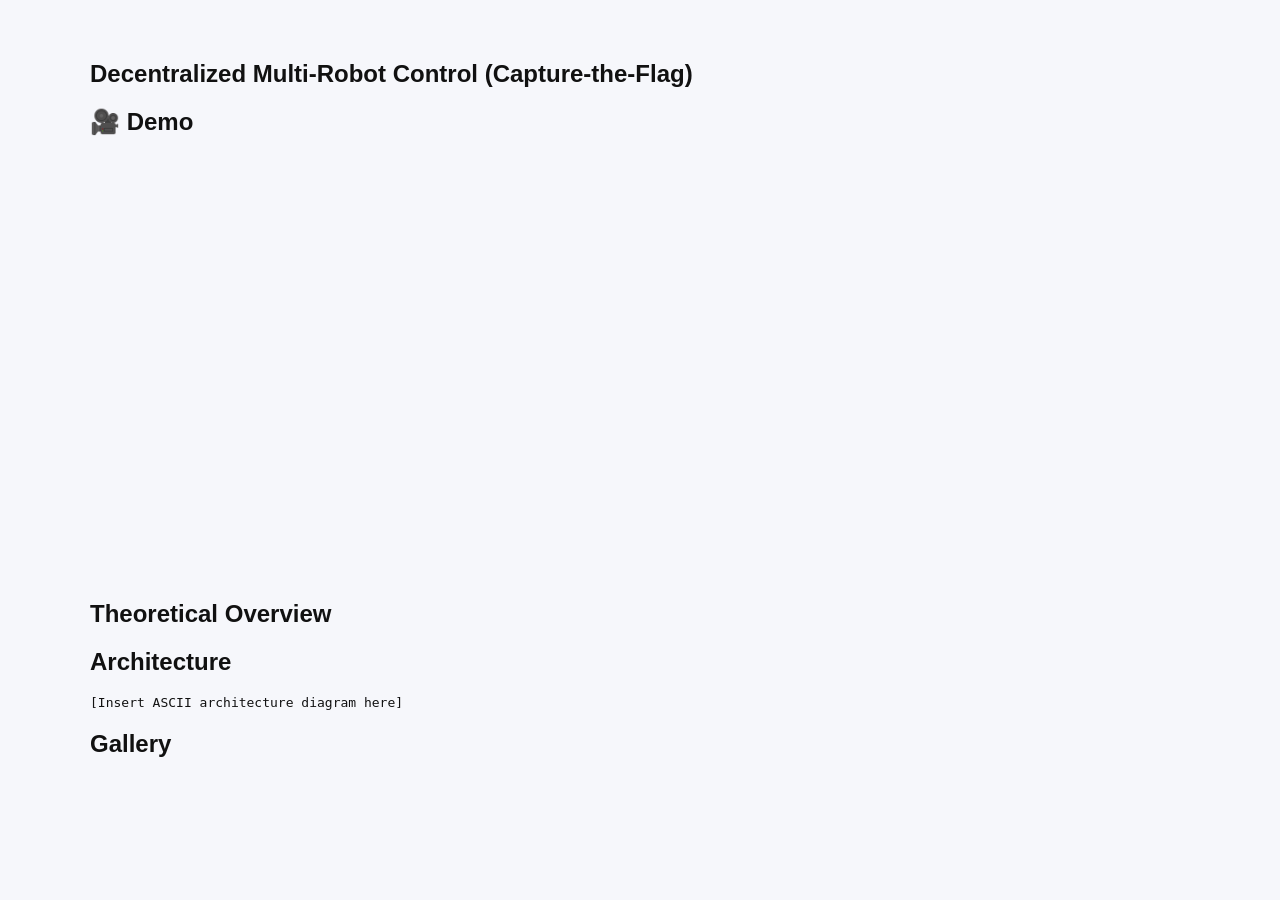
==== projects/multi-robot.html @ f3d69e0d "Create multi-robot.html" ====
<!DOCTYPE html>
<html>
<head>
  <title>Decentralized Multi-Robot Control</title>
  <link rel="stylesheet" href="../style.css">
</head>
<body>

<section>
<h1>Decentralized Multi-Robot Control (Capture-the-Flag)</h1>

<!-- YouTube Video -->
<h2>🎥 Demo</h2>
<iframe width="100%" height="420"
  src="https://www.youtube.com/embed/ZAj0yj7iQ5Q"
  frameborder="0"
  allowfullscreen></iframe>

<!-- Carousel -->
<!-- Insert carousel HTML above -->

<h2>Theoretical Overview</h2>

<!-- Paste theory content blocks here -->

<!-- Arch + block -->
<h2>Architecture</h2>
<pre>
[Insert ASCII architecture diagram here]
</pre>

<h2>Gallery</h2>
<!-- Carousel here -->
</section>

</body>
</html>
---- style.css ----
:root {
  --bg: #f6f7fb;
  --text: #111;
  --card: #fff;
}

body.dark {
  --bg: #0b1020;
  --text: #e5e7eb;
  --card: #111827;
}

body {
  background: var(--bg);
  color: var(--text);
  font-family: Arial, sans-serif;
  margin: 0;
}

header {
  padding: 30px;
  text-align: center;
}

button {
  padding: 8px 12px;
  cursor: pointer;
}

section {
  padding: 40px;
  max-width: 1100px;
  margin: auto;
}

.card {
  background: var(--card);
  padding: 20px;
  border-radius: 10px;
  margin-bottom: 20px;
}

.card img {
  width: 100%;
  border-radius: 8px;
}
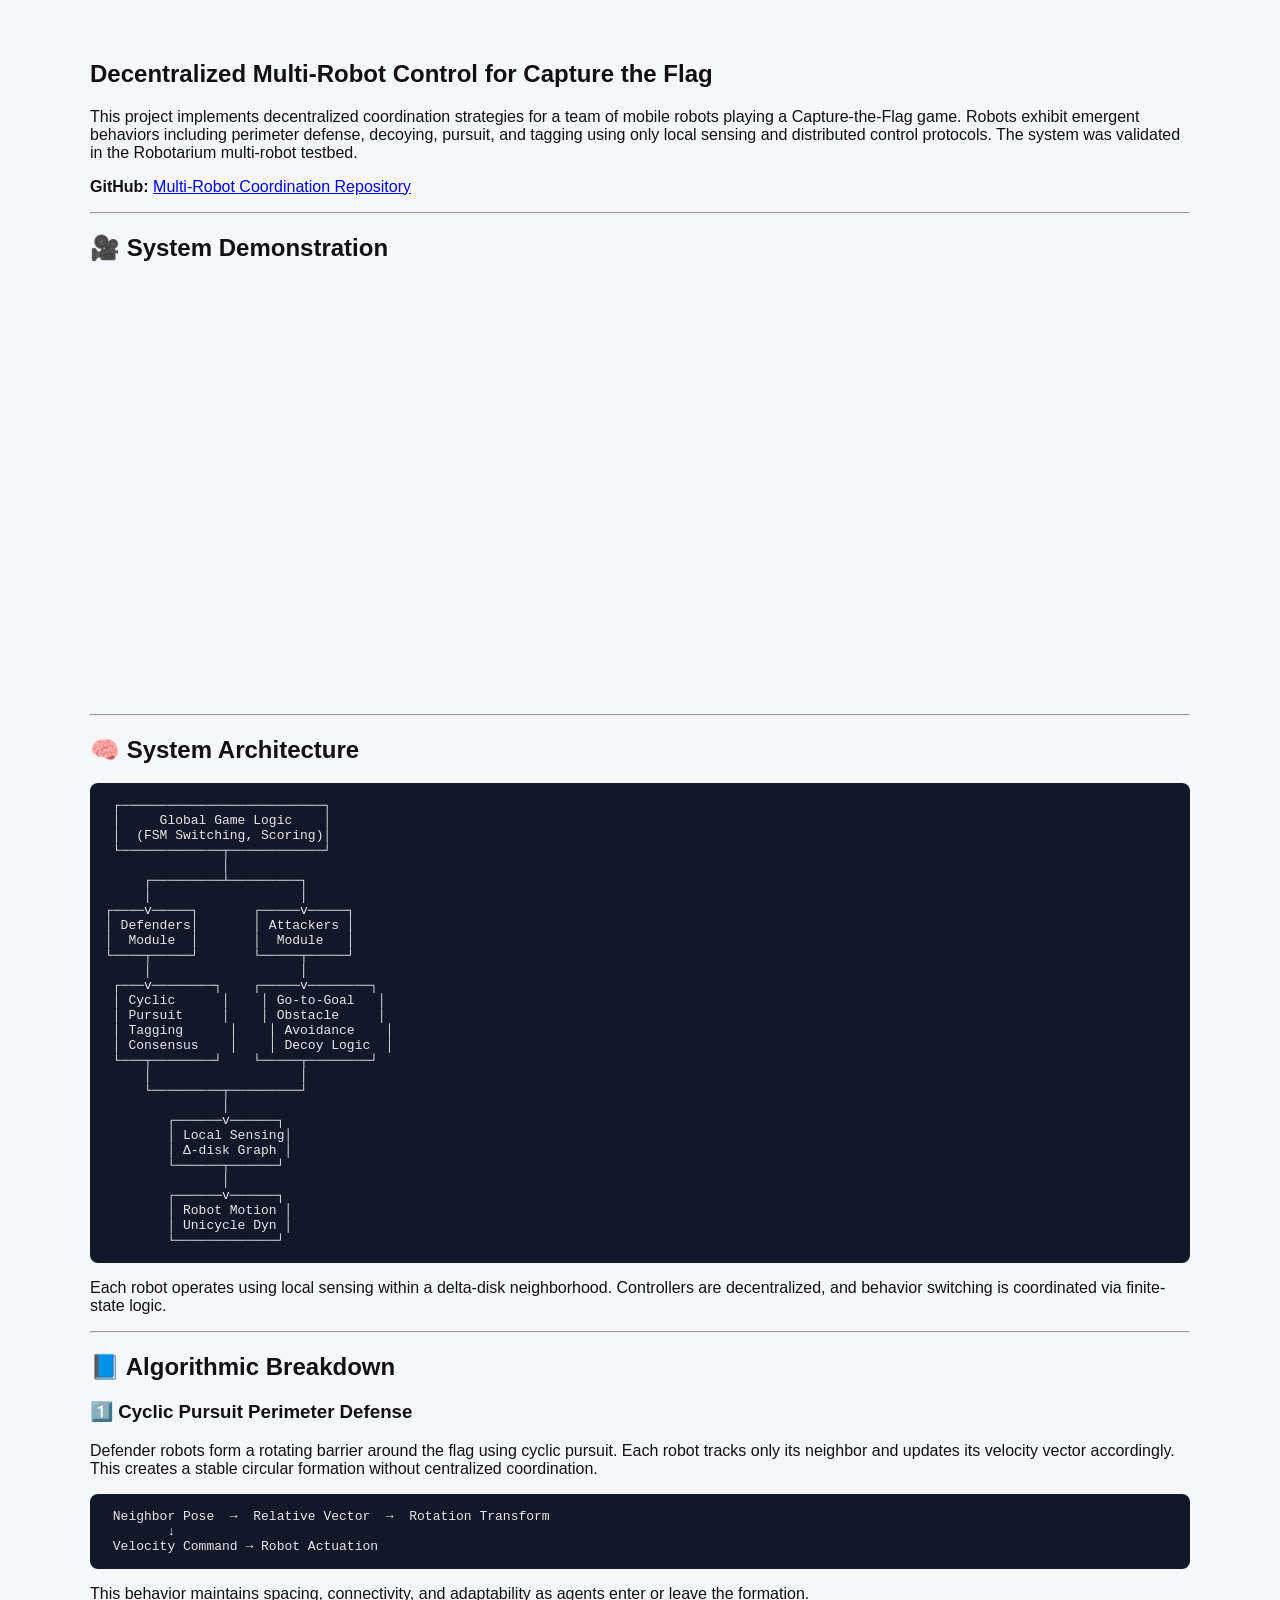
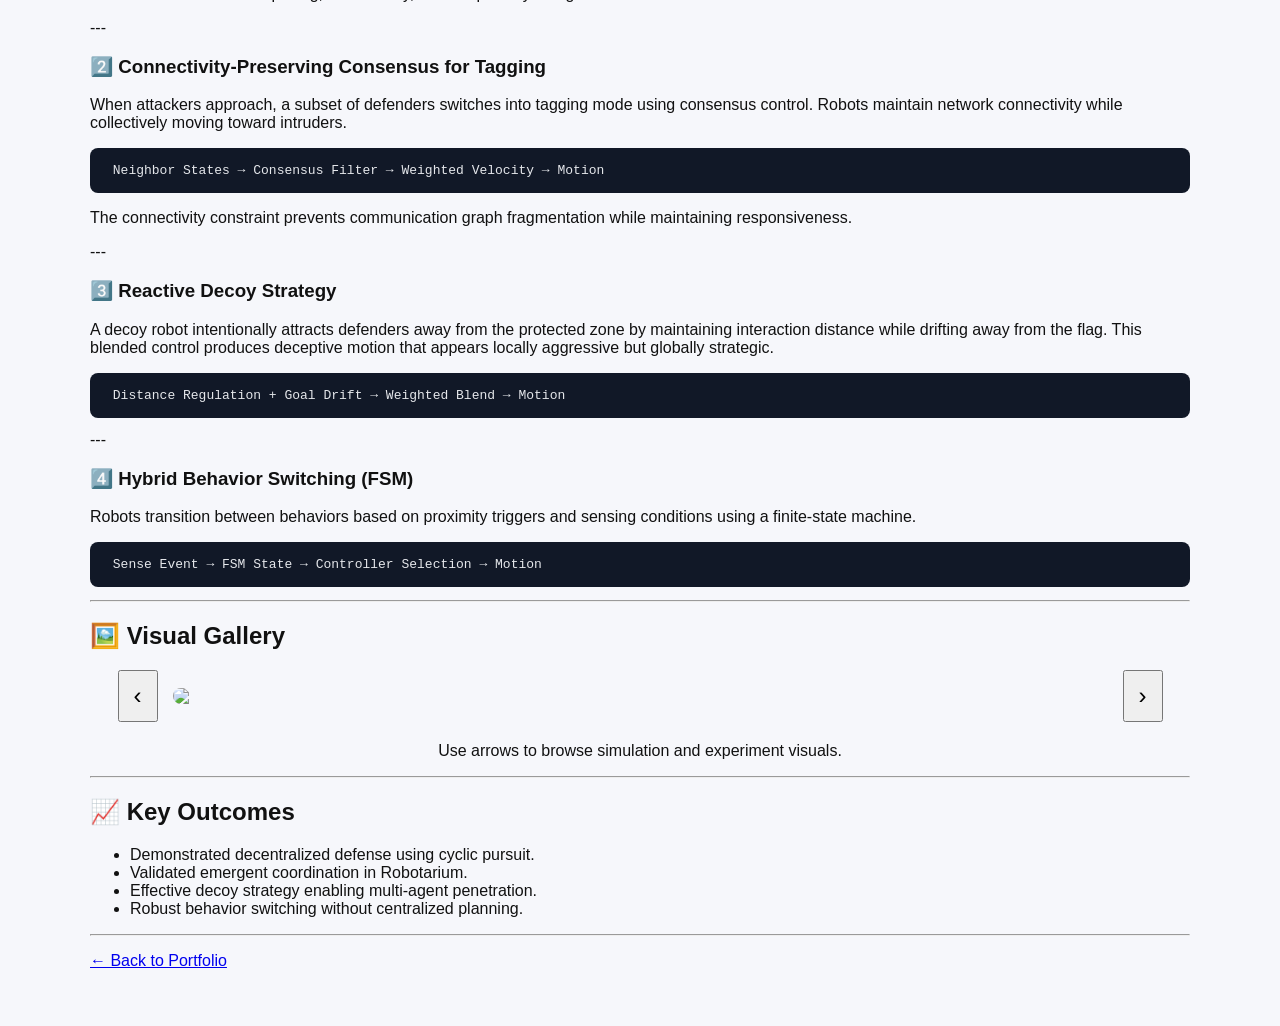
==== commit 1ff1ff1a: "Update multi-robot.html" ====
--- a/projects/multi-robot.html
+++ b/projects/multi-robot.html
@@ -1,37 +1,241 @@
 <!DOCTYPE html>
 <html>
 <head>
-  <title>Decentralized Multi-Robot Control</title>
+  <title>Decentralized Multi-Robot Control | Nithin Shrivatsav</title>
   <link rel="stylesheet" href="../style.css">
+
+  <style>
+    .carousel {
+      display: flex;
+      align-items: center;
+      justify-content: center;
+      gap: 15px;
+      margin: 20px 0;
+    }
+
+    .carousel img {
+      width: 85%;
+      border-radius: 12px;
+    }
+
+    .carousel button {
+      font-size: 24px;
+      padding: 10px 14px;
+      cursor: pointer;
+    }
+
+    pre {
+      background: #111827;
+      color: #e5e7eb;
+      padding: 15px;
+      overflow-x: auto;
+      border-radius: 8px;
+    }
+  </style>
 </head>
+
 <body>
 
 <section>
-<h1>Decentralized Multi-Robot Control (Capture-the-Flag)</h1>
-
-<!-- YouTube Video -->
-<h2>🎥 Demo</h2>
+<h1>Decentralized Multi-Robot Control for Capture the Flag</h1>
+
+<p>
+This project implements decentralized coordination strategies for a team of
+mobile robots playing a Capture-the-Flag game. Robots exhibit emergent behaviors
+including perimeter defense, decoying, pursuit, and tagging using only local
+sensing and distributed control protocols. The system was validated in the
+Robotarium multi-robot testbed.
+</p>
+
+<p>
+<b>GitHub:</b>
+<a href="https://github.com/NithinShrivatsav/Multi-Robot-Coordination/tree/master/capture_the_flag" target="_blank">
+Multi-Robot Coordination Repository
+</a>
+</p>
+
+<hr/>
+
+<h2>🎥 System Demonstration</h2>
+
 <iframe width="100%" height="420"
   src="https://www.youtube.com/embed/ZAj0yj7iQ5Q"
   frameborder="0"
-  allowfullscreen></iframe>
-
-<!-- Carousel -->
-<!-- Insert carousel HTML above -->
-
-<h2>Theoretical Overview</h2>
-
-<!-- Paste theory content blocks here -->
-
-<!-- Arch + block -->
-<h2>Architecture</h2>
-<pre>
-[Insert ASCII architecture diagram here]
-</pre>
-
-<h2>Gallery</h2>
-<!-- Carousel here -->
+  allowfullscreen>
+</iframe>
+
+<hr/>
+
+<h2>🧠 System Architecture</h2>
+
+<pre>
+ ┌──────────────────────────┐
+ │     Global Game Logic    │
+ │  (FSM Switching, Scoring)│
+ └─────────────┬────────────┘
+               │
+     ┌─────────┴─────────┐
+     │                   │
+┌────v─────┐       ┌─────v─────┐
+│ Defenders│       │ Attackers │
+│  Module  │       │  Module   │
+└────┬─────┘       └─────┬─────┘
+     │                   │
+ ┌───v────────┐    ┌─────v────────┐
+ │ Cyclic      │    │ Go-to-Goal   │
+ │ Pursuit     │    │ Obstacle     │
+ │ Tagging      │    │ Avoidance    │
+ │ Consensus    │    │ Decoy Logic  │
+ └───┬────────┘    └─────┬────────┘
+     │                   │
+     └─────────┬─────────┘
+               │
+        ┌──────v──────┐
+        │ Local Sensing│
+        │ Δ-disk Graph │
+        └──────┬──────┘
+               │
+        ┌──────v──────┐
+        │ Robot Motion │
+        │ Unicycle Dyn │
+        └─────────────┘
+</pre>
+
+<p>
+Each robot operates using local sensing within a delta-disk neighborhood.
+Controllers are decentralized, and behavior switching is coordinated via
+finite-state logic.
+</p>
+
+<hr/>
+
+<h2>📘 Algorithmic Breakdown</h2>
+
+<h3>1️⃣ Cyclic Pursuit Perimeter Defense</h3>
+
+<p>
+Defender robots form a rotating barrier around the flag using cyclic pursuit.
+Each robot tracks only its neighbor and updates its velocity vector accordingly.
+This creates a stable circular formation without centralized coordination.
+</p>
+
+<pre>
+ Neighbor Pose  →  Relative Vector  →  Rotation Transform
+        ↓
+ Velocity Command → Robot Actuation
+</pre>
+
+<p>
+This behavior maintains spacing, connectivity, and adaptability as agents enter
+or leave the formation.
+</p>
+
+---
+
+<h3>2️⃣ Connectivity-Preserving Consensus for Tagging</h3>
+
+<p>
+When attackers approach, a subset of defenders switches into tagging mode using
+consensus control. Robots maintain network connectivity while collectively
+moving toward intruders.
+</p>
+
+<pre>
+ Neighbor States → Consensus Filter → Weighted Velocity → Motion
+</pre>
+
+<p>
+The connectivity constraint prevents communication graph fragmentation while
+maintaining responsiveness.
+</p>
+
+---
+
+<h3>3️⃣ Reactive Decoy Strategy</h3>
+
+<p>
+A decoy robot intentionally attracts defenders away from the protected zone by
+maintaining interaction distance while drifting away from the flag. This blended
+control produces deceptive motion that appears locally aggressive but globally
+strategic.
+</p>
+
+<pre>
+ Distance Regulation + Goal Drift → Weighted Blend → Motion
+</pre>
+
+---
+
+<h3>4️⃣ Hybrid Behavior Switching (FSM)</h3>
+
+<p>
+Robots transition between behaviors based on proximity triggers and sensing
+conditions using a finite-state machine.
+</p>
+
+<pre>
+ Sense Event → FSM State → Controller Selection → Motion
+</pre>
+
+<hr/>
+
+<h2>🖼️ Visual Gallery</h2>
+
+<div class="carousel">
+  <button onclick="prev()">‹</button>
+  <img id="carouselImage" src="../assets/multi_robot/formation.png">
+  <button onclick="next()">›</button>
+</div>
+
+<p style="text-align:center;">
+  Use arrows to browse simulation and experiment visuals.
+</p>
+
+<hr/>
+
+<h2>📈 Key Outcomes</h2>
+
+<ul>
+  <li>Demonstrated decentralized defense using cyclic pursuit.</li>
+  <li>Validated emergent coordination in Robotarium.</li>
+  <li>Effective decoy strategy enabling multi-agent penetration.</li>
+  <li>Robust behavior switching without centralized planning.</li>
+</ul>
+
+<hr/>
+
+<p>
+<a href="../index.html">← Back to Portfolio</a>
+</p>
+
 </section>
+
+<script>
+const images = [
+  "formation.png",
+  "cyclic_pursuit.gif",
+  "decoy.gif",
+  "tagging.gif",
+  "arena_overview.png"
+];
+
+let index = 0;
+
+function updateImage() {
+  document.getElementById("carouselImage").src =
+    `../assets/multi_robot/${images[index]}`;
+}
+
+function next() {
+  index = (index + 1) % images.length;
+  updateImage();
+}
+
+function prev() {
+  index = (index - 1 + images.length) % images.length;
+  updateImage();
+}
+</script>
 
 </body>
 </html>
